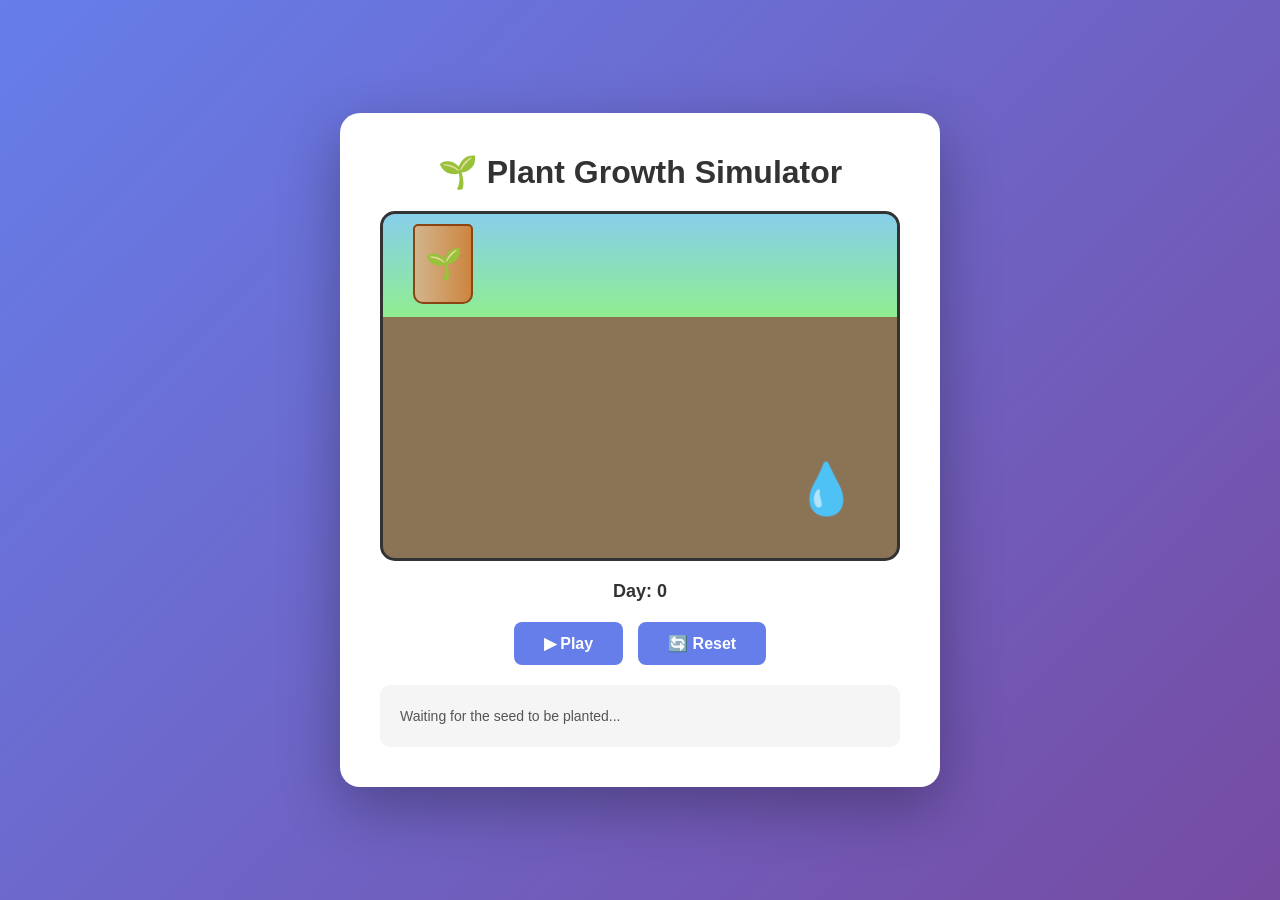
==== index.html @ 1bc067a7 "Rename file.html to index.html" ====
<!DOCTYPE html>
<html lang="en">
<head>
    <meta charset="UTF-8">
    <meta name="viewport" content="width=device-width, initial-scale=1.0">
    <title>Plant Growth Simulator</title>
    <style>
        * {
            margin: 0;
            padding: 0;
            box-sizing: border-box;
        }

        body {
            font-family: 'Segoe UI', Tahoma, Geneva, Verdana, sans-serif;
            background: linear-gradient(135deg, #667eea 0%, #764ba2 100%);
            min-height: 100vh;
            display: flex;
            justify-content: center;
            align-items: center;
            padding: 20px;
        }

        .container {
            background: white;
            border-radius: 20px;
            padding: 40px;
            box-shadow: 0 20px 60px rgba(0, 0, 0, 0.3);
            max-width: 600px;
            width: 100%;
        }

        h1 {
            text-align: center;
            color: #333;
            margin-bottom: 20px;
        }

        .garden {
            background: linear-gradient(to bottom, #87CEEB 0%, #90EE90 30%, #8B7355 30%, #8B7355 100%);
            border-radius: 15px;
            height: 350px;
            margin: 20px 0;
            position: relative;
            overflow: hidden;
            border: 3px solid #333;
        }

        /* Seed Bag */
        .seed-bag {
            position: absolute;
            top: 10px;
            left: 30px;
            width: 60px;
            height: 80px;
            background: linear-gradient(to right, #D2B48C 0%, #CD853F 100%);
            border-radius: 5px 5px 10px 10px;
            border: 2px solid #8B4513;
            display: flex;
            align-items: center;
            justify-content: center;
            font-weight: bold;
            color: white;
            z-index: 10;
        }

        .seed-bag::before {
            content: '🌱';
            font-size: 30px;
        }

        /* Falling Seed */
        .seed {
            position: absolute;
            width: 15px;
            height: 15px;
            background: #8B4513;
            border-radius: 50%;
            left: 60px;
            top: -20px;
            display: none;
            z-index: 5;
        }

        .seed.falling {
            display: block;
            animation: fall 2s ease-in forwards;
        }

        @keyframes fall {
            to {
                transform: translateY(280px);
                opacity: 0;
            }
        }

        /* Plant */
        .plant {
            position: absolute;
            bottom: 60px;
            left: 50%;
            transform: translateX(-50%);
            display: flex;
            flex-direction: column;
            align-items: center;
            justify-content: flex-end;
            height: 150px;
            width: 100px;
        }

        .plant-stage {
            font-size: 80px;
            opacity: 0;
            transition: opacity 0.5s ease;
        }

        .plant-stage.active {
            opacity: 1;
        }

        /* Water Can */
        .water-can {
            position: absolute;
            bottom: 40px;
            right: 40px;
            font-size: 50px;
            cursor: pointer;
            transition: transform 0.2s;
            user-select: none;
        }

        .water-can:hover {
            transform: scale(1.1);
        }

        .water-can:active {
            transform: scale(0.95);
        }

        /* Water drops */
        .water-drop {
            position: absolute;
            width: 8px;
            height: 8px;
            background: #87CEEB;
            border-radius: 50%;
            pointer-events: none;
        }

        /* Controls */
        .controls {
            display: flex;
            gap: 15px;
            justify-content: center;
            margin: 20px 0;
            flex-wrap: wrap;
        }

        button {
            background: #667eea;
            color: white;
            border: none;
            padding: 12px 30px;
            font-size: 16px;
            border-radius: 8px;
            cursor: pointer;
            transition: background 0.3s;
            font-weight: bold;
        }

        button:hover {
            background: #5568d3;
        }

        button:active {
            transform: scale(0.98);
        }

        .day-counter {
            text-align: center;
            font-size: 18px;
            font-weight: bold;
            color: #333;
            margin: 15px 0;
        }

        .description {
            background: #f5f5f5;
            padding: 20px;
            border-radius: 10px;
            line-height: 1.6;
            color: #555;
            margin-top: 20px;
            font-size: 14px;
        }
    </style>
</head>
<body>
    <div class="container">
        <h1>🌱 Plant Growth Simulator</h1>

        <div class="garden">
            <div class="seed-bag"></div>
            <div class="seed"></div>
            <div class="plant">
                <div class="plant-stage">🌰</div>
                <div class="plant-stage">🌱</div>
                <div class="plant-stage">🌿</div>
                <div class="plant-stage">🪴</div>
                <div class="plant-stage">🌻</div>
            </div>
            <div class="water-can">💧</div>
        </div>

        <div class="day-counter">
            <span id="dayText">Day: 0</span>
        </div>

        <div class="controls">
            <button id="playBtn">▶ Play</button>
            <button id="resetBtn">🔄 Reset</button>
        </div>

        <div class="description">
            <p id="description">
                Click the play button to start the simulation. A seed will drop from the bag and begin to grow. 
                The plant will progress through stages over several days. Click the water droplet to water the plant 
                and help it grow faster! Watch your plant transform from a tiny seed into a beautiful flower.
            </p>
        </div>
    </div>

    <script>
        let day = 0;
        let isPlaying = false;
        let plantStage = -1;
        const stageThresholds = [1, 3, 5, 8, 12];
        const descriptions = [
            "Waiting for the seed to be planted...",
            "A seed has been planted! Waiting for germination...",
            "The seed is sprouting! A tiny seedling has appeared.",
            "The plant is growing leaves and getting stronger.",
            "The plant is developing into a healthy plant with many leaves.",
            "Your plant is thriving and has produced a beautiful flower!",
            "Congratulations! Your flower is in full bloom!"
        ];

        const playBtn = document.getElementById('playBtn');
        const resetBtn = document.getElementById('resetBtn');
        const dayText = document.getElementById('dayText');
        const description = document.getElementById('description');
        const seed = document.querySelector('.seed');
        const plantStages = document.querySelectorAll('.plant-stage');
        const waterCan = document.querySelector('.water-can');

        let intervalId = null;

        playBtn.addEventListener('click', () => {
            if (!isPlaying) {
                isPlaying = true;
                playBtn.textContent = '⏸ Pause';
                if (day === 0 && plantStage === -1) {
                    dropSeed();
                }
                startGrowth();
            } else {
                isPlaying = false;
                playBtn.textContent = '▶ Play';
                clearInterval(intervalId);
            }
        });

        resetBtn.addEventListener('click', () => {
            isPlaying = false;
            playBtn.textContent = '▶ Play';
            clearInterval(intervalId);
            day = 0;
            plantStage = -1;
            dayText.textContent = 'Day: 0';
            description.textContent = descriptions[0];
            seed.classList.remove('falling');
            plantStages.forEach(stage => stage.classList.remove('active'));
        });

        waterCan.addEventListener('click', () => {
            if (plantStage >= 0) {
                createWaterDrops();
                day = Math.min(day + 2, 15);
                updatePlant();
            }
        });

        function dropSeed() {
            seed.classList.add('falling');
            setTimeout(() => {
                plantStage = 0;
                plantStages[0].classList.add('active');
                description.textContent = descriptions[1];
            }, 2000);
        }

        function startGrowth() {
            intervalId = setInterval(() => {
                day++;
                dayText.textContent = `Day: ${day}`;
                updatePlant();

                if (day >= 15) {
                    isPlaying = false;
                    playBtn.textContent = '▶ Play';
                    clearInterval(intervalId);
                }
            }, 1000);
        }

        function updatePlant() {
            const oldStage = plantStage;
            
            for (let i = 0; i < stageThresholds.length; i++) {
                if (day >= stageThresholds[i]) {
                    plantStage = i;
                }
            }

            if (plantStage !== oldStage) {
                if (oldStage >= 0) {
                    plantStages[oldStage].classList.remove('active');
                }
                plantStages[plantStage].classList.add('active');
                description.textContent = descriptions[plantStage + 1];
            }
        }

        function createWaterDrops() {
            const can = document.querySelector('.water-can');
            const rect = can.getBoundingClientRect();
            
            for (let i = 0; i < 5; i++) {
                const drop = document.createElement('div');
                drop.className = 'water-drop';
                drop.style.left = rect.left + 25 + 'px';
                drop.style.top = rect.top - 20 + 'px';
                
                document.querySelector('.garden').appendChild(drop);
                
                const plant = document.querySelector('.plant');
                const plantRect = plant.getBoundingClientRect();
                
                setTimeout(() => {
                    drop.style.transition = 'all 0.5s ease';
                    drop.style.left = plantRect.left + 50 + 'px';
                    drop.style.top = plantRect.top + 100 + 'px';
                    drop.style.opacity = '0';
                }, 50 * i);
                
                setTimeout(() => drop.remove(), 600);
            }
        }

        // Initialize
        plantStages[0].style.opacity = '0';
        description.textContent = descriptions[0];
    </script>
</body>
</html>
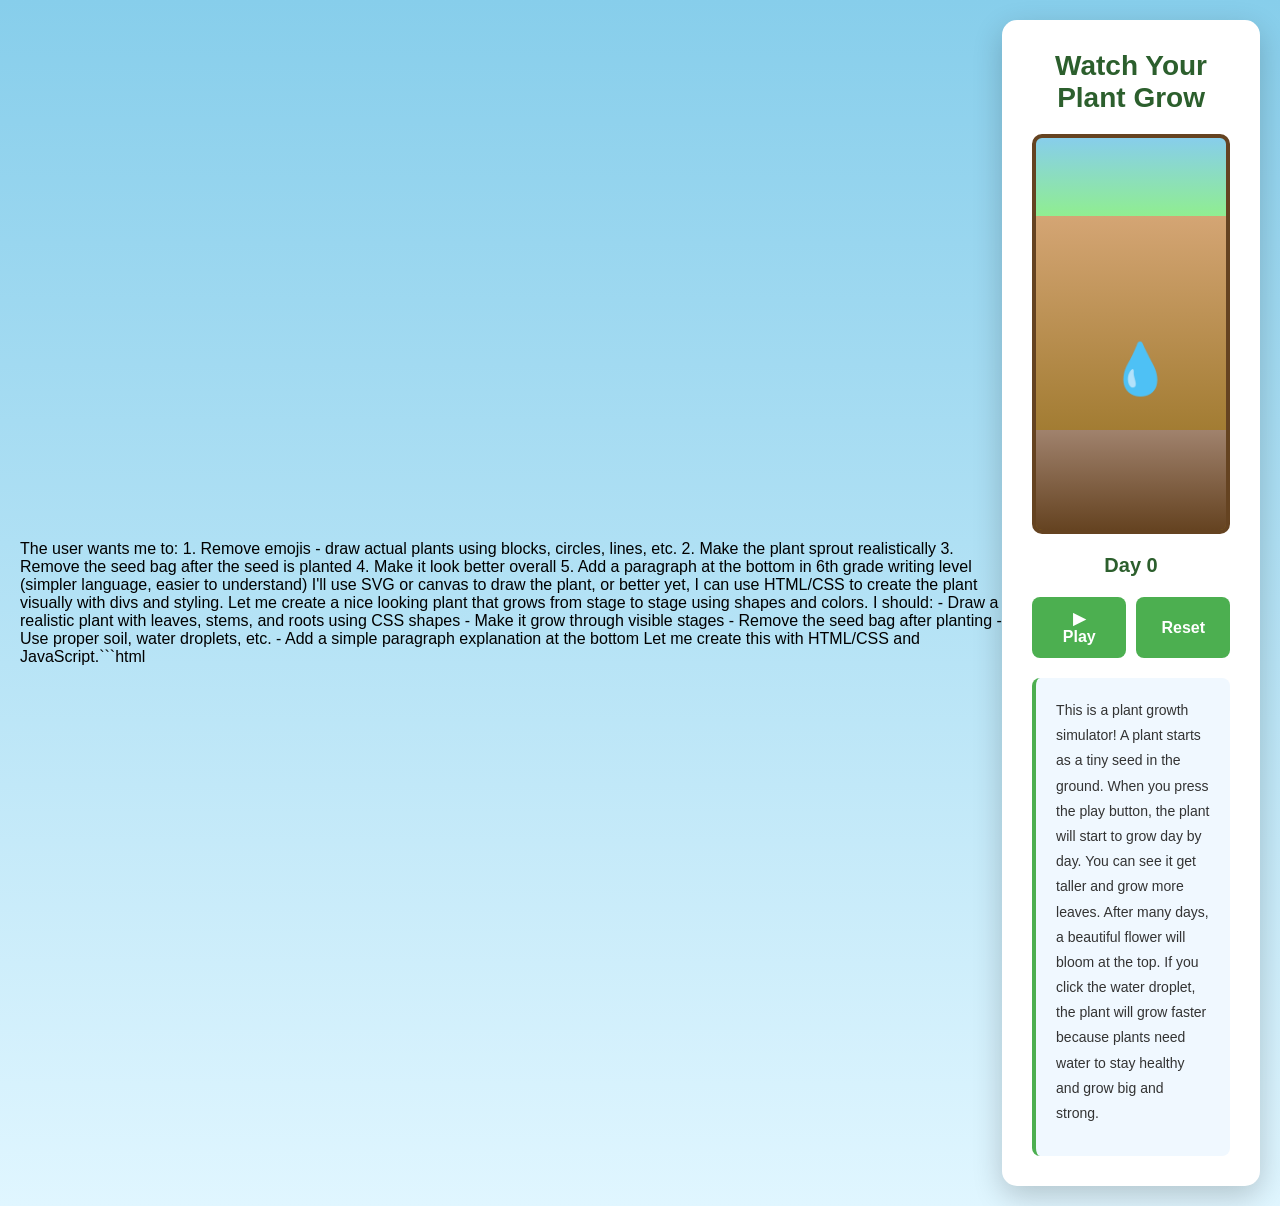
==== commit 17236a1e: "Update index.html" ====
--- a/index.html
+++ b/index.html
@@ -1,9 +1,26 @@
+The user wants me to:
+1. Remove emojis - draw actual plants using blocks, circles, lines, etc.
+2. Make the plant sprout realistically
+3. Remove the seed bag after the seed is planted
+4. Make it look better overall
+5. Add a paragraph at the bottom in 6th grade writing level (simpler language, easier to understand)
+
+I'll use SVG or canvas to draw the plant, or better yet, I can use HTML/CSS to create the plant visually with divs and styling. Let me create a nice looking plant that grows from stage to stage using shapes and colors.
+
+I should:
+- Draw a realistic plant with leaves, stems, and roots using CSS shapes
+- Make it grow through visible stages
+- Remove the seed bag after planting
+- Use proper soil, water droplets, etc.
+- Add a simple paragraph explanation at the bottom
+
+Let me create this with HTML/CSS and JavaScript.```html
 <!DOCTYPE html>
 <html lang="en">
 <head>
     <meta charset="UTF-8">
     <meta name="viewport" content="width=device-width, initial-scale=1.0">
-    <title>Plant Growth Simulator</title>
+    <title>Plant Growth</title>
     <style>
         * {
             margin: 0;
@@ -12,8 +29,8 @@
         }
 
         body {
-            font-family: 'Segoe UI', Tahoma, Geneva, Verdana, sans-serif;
-            background: linear-gradient(135deg, #667eea 0%, #764ba2 100%);
+            font-family: Arial, sans-serif;
+            background: linear-gradient(180deg, #87CEEB 0%, #E0F6FF 100%);
             min-height: 100vh;
             display: flex;
             justify-content: center;
@@ -23,245 +40,459 @@
 
         .container {
             background: white;
-            border-radius: 20px;
-            padding: 40px;
-            box-shadow: 0 20px 60px rgba(0, 0, 0, 0.3);
-            max-width: 600px;
+            border-radius: 15px;
+            padding: 30px;
+            box-shadow: 0 10px 30px rgba(0, 0, 0, 0.2);
+            max-width: 500px;
             width: 100%;
         }
 
         h1 {
             text-align: center;
-            color: #333;
+            color: #2c5f2d;
             margin-bottom: 20px;
-        }
-
-        .garden {
-            background: linear-gradient(to bottom, #87CEEB 0%, #90EE90 30%, #8B7355 30%, #8B7355 100%);
-            border-radius: 15px;
-            height: 350px;
+            font-size: 28px;
+        }
+
+        .garden-box {
+            background: linear-gradient(to bottom, #87CEEB 0%, #90EE90 20%, #D4A574 20%, #8B6914 100%);
+            border-radius: 10px;
+            height: 400px;
+            position: relative;
+            overflow: hidden;
+            border: 4px solid #654321;
             margin: 20px 0;
-            position: relative;
-            overflow: hidden;
-            border: 3px solid #333;
-        }
-
-        /* Seed Bag */
-        .seed-bag {
-            position: absolute;
-            top: 10px;
-            left: 30px;
-            width: 60px;
-            height: 80px;
-            background: linear-gradient(to right, #D2B48C 0%, #CD853F 100%);
-            border-radius: 5px 5px 10px 10px;
-            border: 2px solid #8B4513;
-            display: flex;
-            align-items: center;
-            justify-content: center;
-            font-weight: bold;
-            color: white;
-            z-index: 10;
-        }
-
-        .seed-bag::before {
-            content: '🌱';
-            font-size: 30px;
-        }
-
-        /* Falling Seed */
-        .seed {
-            position: absolute;
-            width: 15px;
-            height: 15px;
-            background: #8B4513;
-            border-radius: 50%;
-            left: 60px;
-            top: -20px;
-            display: none;
-            z-index: 5;
-        }
-
-        .seed.falling {
-            display: block;
-            animation: fall 2s ease-in forwards;
-        }
-
-        @keyframes fall {
-            to {
-                transform: translateY(280px);
-                opacity: 0;
-            }
-        }
-
-        /* Plant */
-        .plant {
-            position: absolute;
-            bottom: 60px;
+        }
+
+        .soil {
+            position: absolute;
+            bottom: 0;
+            width: 100%;
+            height: 100px;
+            background: linear-gradient(to bottom, #A0826D 0%, #654321 100%);
+        }
+
+        .plant-container {
+            position: absolute;
+            bottom: 100px;
             left: 50%;
             transform: translateX(-50%);
+            width: 150px;
+            height: 250px;
             display: flex;
             flex-direction: column;
+            justify-content: flex-end;
             align-items: center;
-            justify-content: flex-end;
-            height: 150px;
-            width: 100px;
-        }
-
-        .plant-stage {
-            font-size: 80px;
+        }
+
+        /* PLANT STAGE 1 - Just sprouting */
+        .stage-1 {
+            display: none;
+        }
+
+        .stage-1.active {
+            display: flex;
+        }
+
+        .sprout {
+            width: 3px;
+            height: 30px;
+            background: #228B22;
+            border-radius: 2px;
+        }
+
+        /* PLANT STAGE 2 - Two leaves */
+        .stage-2 {
+            display: none;
+        }
+
+        .stage-2.active {
+            display: flex;
+        }
+
+        .stem-small {
+            width: 4px;
+            height: 50px;
+            background: #2d5016;
+            border-radius: 2px;
+            position: relative;
+            margin-bottom: 5px;
+        }
+
+        .leaf-left {
+            position: absolute;
+            width: 40px;
+            height: 25px;
+            background: #3cb371;
+            border-radius: 50% 20%;
+            left: -35px;
+            top: 20px;
+            transform: rotate(-30deg);
+        }
+
+        .leaf-right {
+            position: absolute;
+            width: 40px;
+            height: 25px;
+            background: #3cb371;
+            border-radius: 20% 50%;
+            right: -35px;
+            top: 20px;
+            transform: rotate(30deg);
+        }
+
+        /* PLANT STAGE 3 - Growing bigger */
+        .stage-3 {
+            display: none;
+        }
+
+        .stage-3.active {
+            display: flex;
+        }
+
+        .stem-medium {
+            width: 5px;
+            height: 80px;
+            background: #2d5016;
+            border-radius: 2px;
+            position: relative;
+            margin-bottom: 5px;
+        }
+
+        .leaf-pair {
+            position: absolute;
+            display: flex;
+            gap: 50px;
+            width: 100%;
+            justify-content: center;
+        }
+
+        .leaf {
+            width: 45px;
+            height: 30px;
+            background: #228B22;
+            border-radius: 50% 30%;
+            transform: rotate(-25deg);
+        }
+
+        .leaf.right {
+            border-radius: 30% 50%;
+            transform: rotate(25deg);
+        }
+
+        .leaf-top {
+            position: absolute;
+            top: 20px;
+        }
+
+        .leaf-mid {
+            position: absolute;
+            top: 45px;
+        }
+
+        /* PLANT STAGE 4 - Tall with more leaves */
+        .stage-4 {
+            display: none;
+        }
+
+        .stage-4.active {
+            display: flex;
+        }
+
+        .stem-tall {
+            width: 6px;
+            height: 110px;
+            background: #1a3a1a;
+            border-radius: 3px;
+            position: relative;
+            margin-bottom: 5px;
+        }
+
+        .leaf-set {
+            position: absolute;
+            width: 100%;
+            display: flex;
+            justify-content: center;
+            gap: 60px;
+        }
+
+        .foliage {
+            width: 50px;
+            height: 35px;
+            background: #2e8b57;
+            border-radius: 50% 30%;
+            transform: rotate(-28deg);
+        }
+
+        .foliage.right {
+            border-radius: 30% 50%;
+            transform: rotate(28deg);
+        }
+
+        /* PLANT STAGE 5 - Flower bud */
+        .stage-5 {
+            display: none;
+        }
+
+        .stage-5.active {
+            display: flex;
+        }
+
+        .stem-flower {
+            width: 7px;
+            height: 120px;
+            background: #1a3a1a;
+            border-radius: 3px;
+            position: relative;
+            margin-bottom: 5px;
+        }
+
+        .bud {
+            width: 25px;
+            height: 35px;
+            background: #FFD700;
+            border-radius: 50% 50% 40% 40%;
+            position: relative;
+            top: -10px;
+        }
+
+        /* PLANT STAGE 6 - Full flower */
+        .stage-6 {
+            display: none;
+        }
+
+        .stage-6.active {
+            display: flex;
+        }
+
+        .flower-petals {
+            position: relative;
+            width: 80px;
+            height: 80px;
+            margin-bottom: 10px;
+        }
+
+        .petal {
+            position: absolute;
+            width: 20px;
+            height: 40px;
+            background: #FF6B9D;
+            border-radius: 50%;
+            left: 50%;
+            top: 50%;
+            transform-origin: center -20px;
+        }
+
+        .petal:nth-child(1) { transform: translateX(-50%) rotate(0deg); }
+        .petal:nth-child(2) { transform: translateX(-50%) rotate(60deg); }
+        .petal:nth-child(3) { transform: translateX(-50%) rotate(120deg); }
+        .petal:nth-child(4) { transform: translateX(-50%) rotate(180deg); }
+        .petal:nth-child(5) { transform: translateX(-50%) rotate(240deg); }
+        .petal:nth-child(6) { transform: translateX(-50%) rotate(300deg); }
+
+        .flower-center {
+            position: absolute;
+            width: 20px;
+            height: 20px;
+            background: #FFD700;
+            border-radius: 50%;
+            top: 50%;
+            left: 50%;
+            transform: translate(-50%, -50%);
+        }
+
+        /* Water drops */
+        .water-drop {
+            position: absolute;
+            width: 10px;
+            height: 12px;
+            background: #4DB8FF;
+            border-radius: 50% 50% 50% 0;
+            transform: rotate(-45deg);
             opacity: 0;
-            transition: opacity 0.5s ease;
-        }
-
-        .plant-stage.active {
-            opacity: 1;
-        }
-
-        /* Water Can */
-        .water-can {
-            position: absolute;
-            bottom: 40px;
-            right: 40px;
+            pointer-events: none;
+        }
+
+        /* Water can button */
+        .water-button {
+            position: absolute;
+            bottom: 120px;
+            right: 30px;
+            background: none;
+            border: none;
             font-size: 50px;
             cursor: pointer;
             transition: transform 0.2s;
             user-select: none;
         }
 
-        .water-can:hover {
-            transform: scale(1.1);
-        }
-
-        .water-can:active {
-            transform: scale(0.95);
-        }
-
-        /* Water drops */
-        .water-drop {
-            position: absolute;
-            width: 8px;
-            height: 8px;
-            background: #87CEEB;
-            border-radius: 50%;
-            pointer-events: none;
-        }
-
-        /* Controls */
+        .water-button:hover {
+            transform: scale(1.15);
+        }
+
+        .water-button:active {
+            transform: scale(0.9);
+        }
+
+        .day-display {
+            text-align: center;
+            font-size: 20px;
+            font-weight: bold;
+            color: #2c5f2d;
+            margin: 15px 0;
+        }
+
         .controls {
             display: flex;
-            gap: 15px;
+            gap: 10px;
             justify-content: center;
             margin: 20px 0;
-            flex-wrap: wrap;
         }
 
         button {
-            background: #667eea;
+            background: #4CAF50;
             color: white;
             border: none;
-            padding: 12px 30px;
+            padding: 12px 25px;
             font-size: 16px;
             border-radius: 8px;
             cursor: pointer;
+            font-weight: bold;
             transition: background 0.3s;
-            font-weight: bold;
         }
 
         button:hover {
-            background: #5568d3;
+            background: #45a049;
         }
 
         button:active {
-            transform: scale(0.98);
-        }
-
-        .day-counter {
-            text-align: center;
-            font-size: 18px;
-            font-weight: bold;
+            transform: scale(0.95);
+        }
+
+        .paragraph {
+            background: #f0f8ff;
+            padding: 20px;
+            border-radius: 8px;
+            border-left: 4px solid #4CAF50;
+            font-size: 14px;
+            line-height: 1.8;
             color: #333;
-            margin: 15px 0;
-        }
-
-        .description {
-            background: #f5f5f5;
-            padding: 20px;
-            border-radius: 10px;
-            line-height: 1.6;
-            color: #555;
             margin-top: 20px;
-            font-size: 14px;
+        }
+
+        .paragraph p {
+            margin-bottom: 10px;
         }
     </style>
 </head>
 <body>
     <div class="container">
-        <h1>🌱 Plant Growth Simulator</h1>
-
-        <div class="garden">
-            <div class="seed-bag"></div>
-            <div class="seed"></div>
-            <div class="plant">
-                <div class="plant-stage">🌰</div>
-                <div class="plant-stage">🌱</div>
-                <div class="plant-stage">🌿</div>
-                <div class="plant-stage">🪴</div>
-                <div class="plant-stage">🌻</div>
+        <h1>Watch Your Plant Grow</h1>
+
+        <div class="garden-box">
+            <button class="water-button" id="waterBtn">💧</button>
+
+            <div class="plant-container">
+                <!-- Stage 1: Sprout -->
+                <div class="stage-1">
+                    <div class="sprout"></div>
+                </div>
+
+                <!-- Stage 2: Two leaves -->
+                <div class="stage-2">
+                    <div class="stem-small">
+                        <div class="leaf-left"></div>
+                        <div class="leaf-right"></div>
+                    </div>
+                </div>
+
+                <!-- Stage 3: Growing -->
+                <div class="stage-3">
+                    <div class="stem-medium">
+                        <div class="leaf-pair leaf-top">
+                            <div class="leaf"></div>
+                            <div class="leaf right"></div>
+                        </div>
+                        <div class="leaf-pair leaf-mid">
+                            <div class="leaf"></div>
+                            <div class="leaf right"></div>
+                        </div>
+                    </div>
+                </div>
+
+                <!-- Stage 4: Tall plant -->
+                <div class="stage-4">
+                    <div class="stem-tall">
+                        <div class="leaf-set" style="top: 15px;">
+                            <div class="foliage"></div>
+                            <div class="foliage right"></div>
+                        </div>
+                        <div class="leaf-set" style="top: 45px;">
+                            <div class="foliage"></div>
+                            <div class="foliage right"></div>
+                        </div>
+                        <div class="leaf-set" style="top: 75px;">
+                            <div class="foliage"></div>
+                            <div class="foliage right"></div>
+                        </div>
+                    </div>
+                </div>
+
+                <!-- Stage 5: Flower bud -->
+                <div class="stage-5">
+                    <div class="bud"></div>
+                    <div class="stem-flower"></div>
+                </div>
+
+                <!-- Stage 6: Full flower -->
+                <div class="stage-6">
+                    <div class="flower-petals">
+                        <div class="petal"></div>
+                        <div class="petal"></div>
+                        <div class="petal"></div>
+                        <div class="petal"></div>
+                        <div class="petal"></div>
+                        <div class="petal"></div>
+                        <div class="flower-center"></div>
+                    </div>
+                </div>
             </div>
-            <div class="water-can">💧</div>
+
+            <div class="soil"></div>
         </div>
 
-        <div class="day-counter">
-            <span id="dayText">Day: 0</span>
+        <div class="day-display">
+            <span id="dayText">Day 0</span>
         </div>
 
         <div class="controls">
             <button id="playBtn">▶ Play</button>
-            <button id="resetBtn">🔄 Reset</button>
+            <button id="resetBtn">Reset</button>
         </div>
 
-        <div class="description">
-            <p id="description">
-                Click the play button to start the simulation. A seed will drop from the bag and begin to grow. 
-                The plant will progress through stages over several days. Click the water droplet to water the plant 
-                and help it grow faster! Watch your plant transform from a tiny seed into a beautiful flower.
-            </p>
+        <div class="paragraph">
+            <p>This is a plant growth simulator! A plant starts as a tiny seed in the ground. When you press the play button, the plant will start to grow day by day. You can see it get taller and grow more leaves. After many days, a beautiful flower will bloom at the top. If you click the water droplet, the plant will grow faster because plants need water to stay healthy and grow big and strong.</p>
         </div>
     </div>
 
     <script>
         let day = 0;
         let isPlaying = false;
-        let plantStage = -1;
-        const stageThresholds = [1, 3, 5, 8, 12];
-        const descriptions = [
-            "Waiting for the seed to be planted...",
-            "A seed has been planted! Waiting for germination...",
-            "The seed is sprouting! A tiny seedling has appeared.",
-            "The plant is growing leaves and getting stronger.",
-            "The plant is developing into a healthy plant with many leaves.",
-            "Your plant is thriving and has produced a beautiful flower!",
-            "Congratulations! Your flower is in full bloom!"
-        ];
+        let currentStage = 0;
+        const maxDays = 18;
+        let intervalId = null;
 
         const playBtn = document.getElementById('playBtn');
         const resetBtn = document.getElementById('resetBtn');
         const dayText = document.getElementById('dayText');
-        const description = document.getElementById('description');
-        const seed = document.querySelector('.seed');
-        const plantStages = document.querySelectorAll('.plant-stage');
-        const waterCan = document.querySelector('.water-can');
-
-        let intervalId = null;
+        const waterBtn = document.getElementById('waterBtn');
+
+        const stages = document.querySelectorAll('[class^="stage-"]');
 
         playBtn.addEventListener('click', () => {
             if (!isPlaying) {
                 isPlaying = true;
                 playBtn.textContent = '⏸ Pause';
-                if (day === 0 && plantStage === -1) {
-                    dropSeed();
-                }
                 startGrowth();
             } else {
                 isPlaying = false;
@@ -275,37 +506,27 @@
             playBtn.textContent = '▶ Play';
             clearInterval(intervalId);
             day = 0;
-            plantStage = -1;
-            dayText.textContent = 'Day: 0';
-            description.textContent = descriptions[0];
-            seed.classList.remove('falling');
-            plantStages.forEach(stage => stage.classList.remove('active'));
+            currentStage = 0;
+            dayText.textContent = 'Day 0';
+            stages.forEach(stage => stage.classList.remove('active'));
+            updateStage();
         });
 
-        waterCan.addEventListener('click', () => {
-            if (plantStage >= 0) {
+        waterBtn.addEventListener('click', () => {
+            if (currentStage > 0) {
                 createWaterDrops();
-                day = Math.min(day + 2, 15);
-                updatePlant();
+                day = Math.min(day + 3, maxDays);
+                updateStage();
             }
         });
-
-        function dropSeed() {
-            seed.classList.add('falling');
-            setTimeout(() => {
-                plantStage = 0;
-                plantStages[0].classList.add('active');
-                description.textContent = descriptions[1];
-            }, 2000);
-        }
 
         function startGrowth() {
             intervalId = setInterval(() => {
                 day++;
-                dayText.textContent = `Day: ${day}`;
-                updatePlant();
-
-                if (day >= 15) {
+                dayText.textContent = `Day ${day}`;
+                updateStage();
+
+                if (day >= maxDays) {
                     isPlaying = false;
                     playBtn.textContent = '▶ Play';
                     clearInterval(intervalId);
@@ -313,53 +534,25 @@
             }, 1000);
         }
 
-        function updatePlant() {
-            const oldStage = plantStage;
-            
-            for (let i = 0; i < stageThresholds.length; i++) {
-                if (day >= stageThresholds[i]) {
-                    plantStage = i;
+        function updateStage() {
+            let newStage = 0;
+
+            if (day >= 2) newStage = 1;
+            if (day >= 4) newStage = 2;
+            if (day >= 7) newStage = 3;
+            if (day >= 11) newStage = 4;
+            if (day >= 14) newStage = 5;
+            if (day >= 17) newStage = 6;
+
+            if (newStage !== currentStage) {
+                stages.forEach(stage => stage.classList.remove('active'));
+                const activeStage = document.querySelector('.stage-' + (newStage + 1));
+                if (activeStage) {
+                    activeStage.classList.add('active');
                 }
+                currentStage = newStage;
             }
-
-            if (plantStage !== oldStage) {
-                if (oldStage >= 0) {
-                    plantStages[oldStage].classList.remove('active');
-                }
-                plantStages[plantStage].classList.add('active');
-                description.textContent = descriptions[plantStage + 1];
-            }
         }
 
         function createWaterDrops() {
-            const can = document.querySelector('.water-can');
-            const rect = can.getBoundingClientRect();
-            
-            for (let i = 0; i < 5; i++) {
-                const drop = document.createElement('div');
-                drop.className = 'water-drop';
-                drop.style.left = rect.left + 25 + 'px';
-                drop.style.top = rect.top - 20 + 'px';
-                
-                document.querySelector('.garden').appendChild(drop);
-                
-                const plant = document.querySelector('.plant');
-                const plantRect = plant.getBoundingClientRect();
-                
-                setTimeout(() => {
-                    drop.style.transition = 'all 0.5s ease';
-                    drop.style.left = plantRect.left + 50 + 'px';
-                    drop.style.top = plantRect.top + 100 + 'px';
-                    drop.style.opacity = '0';
-                }, 50 * i);
-                
-                setTimeout(() => drop.remove(), 600);
-            }
-        }
-
-        // Initialize
-        plantStages[0].style.opacity = '0';
-        description.textContent = descriptions[0];
-    </script>
-</body>
-</html>
+            const gard
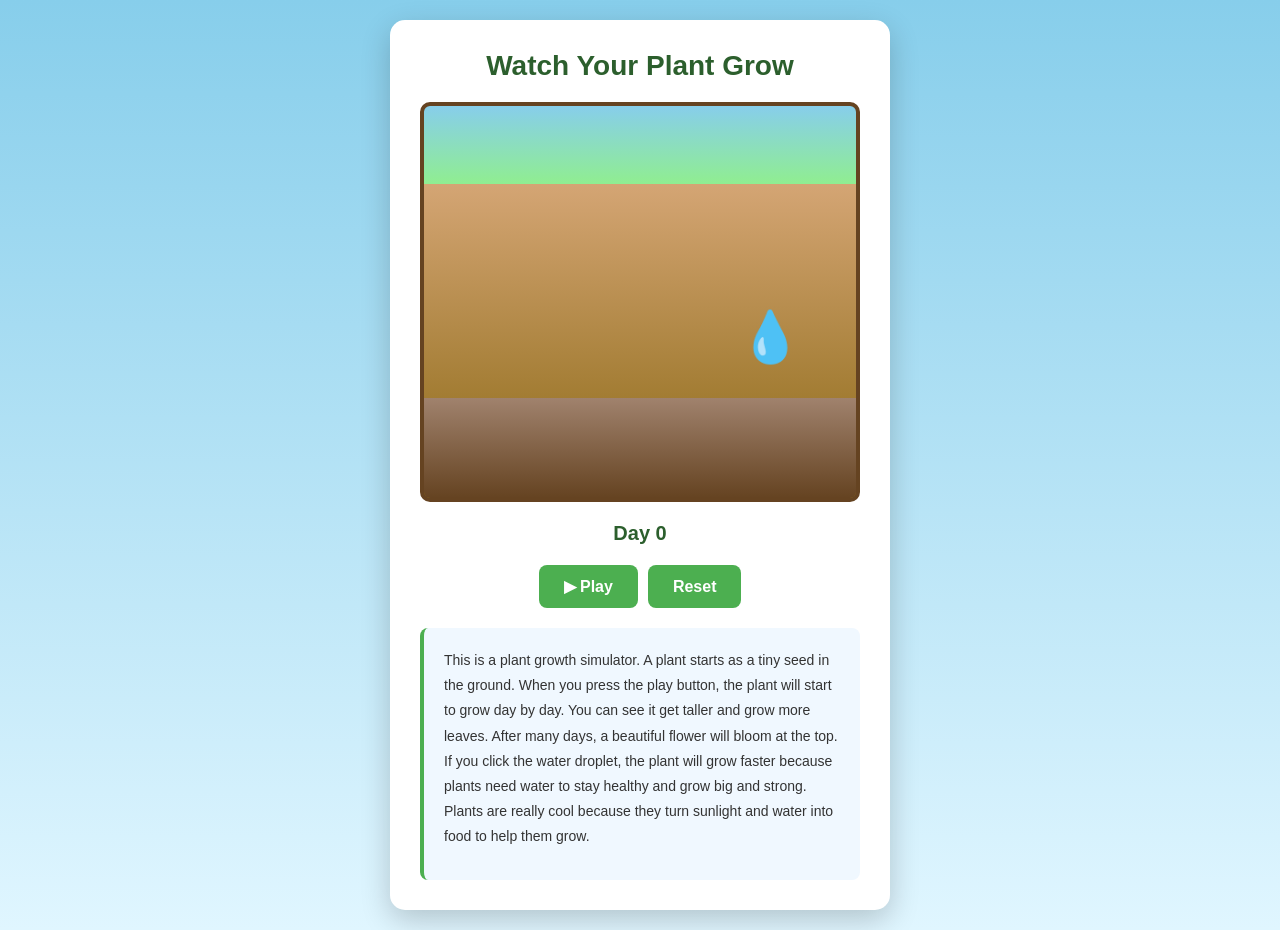
==== commit 7a3f219b: "Update index.html" ====
--- a/index.html
+++ b/index.html
@@ -1,20 +1,3 @@
-The user wants me to:
-1. Remove emojis - draw actual plants using blocks, circles, lines, etc.
-2. Make the plant sprout realistically
-3. Remove the seed bag after the seed is planted
-4. Make it look better overall
-5. Add a paragraph at the bottom in 6th grade writing level (simpler language, easier to understand)
-
-I'll use SVG or canvas to draw the plant, or better yet, I can use HTML/CSS to create the plant visually with divs and styling. Let me create a nice looking plant that grows from stage to stage using shapes and colors.
-
-I should:
-- Draw a realistic plant with leaves, stems, and roots using CSS shapes
-- Make it grow through visible stages
-- Remove the seed bag after planting
-- Use proper soil, water droplets, etc.
-- Add a simple paragraph explanation at the bottom
-
-Let me create this with HTML/CSS and JavaScript.```html
 <!DOCTYPE html>
 <html lang="en">
 <head>
@@ -85,15 +68,8 @@
             align-items: center;
         }
 
-        /* PLANT STAGE 1 - Just sprouting */
-        .stage-1 {
-            display: none;
-        }
-
-        .stage-1.active {
-            display: flex;
-        }
-
+        .stage-1 { display: none; }
+        .stage-1.active { display: flex; }
         .sprout {
             width: 3px;
             height: 30px;
@@ -101,15 +77,8 @@
             border-radius: 2px;
         }
 
-        /* PLANT STAGE 2 - Two leaves */
-        .stage-2 {
-            display: none;
-        }
-
-        .stage-2.active {
-            display: flex;
-        }
-
+        .stage-2 { display: none; }
+        .stage-2.active { display: flex; }
         .stem-small {
             width: 4px;
             height: 50px;
@@ -141,15 +110,8 @@
             transform: rotate(30deg);
         }
 
-        /* PLANT STAGE 3 - Growing bigger */
-        .stage-3 {
-            display: none;
-        }
-
-        .stage-3.active {
-            display: flex;
-        }
-
+        .stage-3 { display: none; }
+        .stage-3.active { display: flex; }
         .stem-medium {
             width: 5px;
             height: 80px;
@@ -180,25 +142,11 @@
             transform: rotate(25deg);
         }
 
-        .leaf-top {
-            position: absolute;
-            top: 20px;
-        }
-
-        .leaf-mid {
-            position: absolute;
-            top: 45px;
-        }
-
-        /* PLANT STAGE 4 - Tall with more leaves */
-        .stage-4 {
-            display: none;
-        }
-
-        .stage-4.active {
-            display: flex;
-        }
-
+        .leaf-top { position: absolute; top: 20px; }
+        .leaf-mid { position: absolute; top: 45px; }
+
+        .stage-4 { display: none; }
+        .stage-4.active { display: flex; }
         .stem-tall {
             width: 6px;
             height: 110px;
@@ -229,15 +177,8 @@
             transform: rotate(28deg);
         }
 
-        /* PLANT STAGE 5 - Flower bud */
-        .stage-5 {
-            display: none;
-        }
-
-        .stage-5.active {
-            display: flex;
-        }
-
+        .stage-5 { display: none; }
+        .stage-5.active { display: flex; }
         .stem-flower {
             width: 7px;
             height: 120px;
@@ -256,15 +197,8 @@
             top: -10px;
         }
 
-        /* PLANT STAGE 6 - Full flower */
-        .stage-6 {
-            display: none;
-        }
-
-        .stage-6.active {
-            display: flex;
-        }
-
+        .stage-6 { display: none; }
+        .stage-6.active { display: flex; }
         .flower-petals {
             position: relative;
             width: 80px;
@@ -301,19 +235,6 @@
             transform: translate(-50%, -50%);
         }
 
-        /* Water drops */
-        .water-drop {
-            position: absolute;
-            width: 10px;
-            height: 12px;
-            background: #4DB8FF;
-            border-radius: 50% 50% 50% 0;
-            transform: rotate(-45deg);
-            opacity: 0;
-            pointer-events: none;
-        }
-
-        /* Water can button */
         .water-button {
             position: absolute;
             bottom: 120px;
@@ -393,12 +314,10 @@
             <button class="water-button" id="waterBtn">💧</button>
 
             <div class="plant-container">
-                <!-- Stage 1: Sprout -->
                 <div class="stage-1">
                     <div class="sprout"></div>
                 </div>
 
-                <!-- Stage 2: Two leaves -->
                 <div class="stage-2">
                     <div class="stem-small">
                         <div class="leaf-left"></div>
@@ -406,7 +325,6 @@
                     </div>
                 </div>
 
-                <!-- Stage 3: Growing -->
                 <div class="stage-3">
                     <div class="stem-medium">
                         <div class="leaf-pair leaf-top">
@@ -420,7 +338,6 @@
                     </div>
                 </div>
 
-                <!-- Stage 4: Tall plant -->
                 <div class="stage-4">
                     <div class="stem-tall">
                         <div class="leaf-set" style="top: 15px;">
@@ -438,13 +355,11 @@
                     </div>
                 </div>
 
-                <!-- Stage 5: Flower bud -->
                 <div class="stage-5">
                     <div class="bud"></div>
                     <div class="stem-flower"></div>
                 </div>
 
-                <!-- Stage 6: Full flower -->
                 <div class="stage-6">
                     <div class="flower-petals">
                         <div class="petal"></div>
@@ -471,7 +386,7 @@
         </div>
 
         <div class="paragraph">
-            <p>This is a plant growth simulator! A plant starts as a tiny seed in the ground. When you press the play button, the plant will start to grow day by day. You can see it get taller and grow more leaves. After many days, a beautiful flower will bloom at the top. If you click the water droplet, the plant will grow faster because plants need water to stay healthy and grow big and strong.</p>
+            <p>This is a plant growth simulator. A plant starts as a tiny seed in the ground. When you press the play button, the plant will start to grow day by day. You can see it get taller and grow more leaves. After many days, a beautiful flower will bloom at the top. If you click the water droplet, the plant will grow faster because plants need water to stay healthy and grow big and strong. Plants are really cool because they turn sunlight and water into food to help them grow.</p>
         </div>
     </div>
 
@@ -555,4 +470,35 @@
         }
 
         function createWaterDrops() {
-            const gard
+            const garden = document.querySelector('.garden-box');
+            const gardenRect = garden.getBoundingClientRect();
+            
+            for (let i = 0; i < 5; i++) {
+                setTimeout(() => {
+                    const drop = document.createElement('div');
+                    drop.style.position = 'absolute';
+                    drop.style.width = '8px';
+                    drop.style.height = '8px';
+                    drop.style.background = '#4DB8FF';
+                    drop.style.borderRadius = '50%';
+                    drop.style.left = (Math.random() * 100) + 'px';
+                    drop.style.top = '20px';
+                    drop.style.zIndex = '100';
+                    
+                    garden.appendChild(drop);
+                    
+                    setTimeout(() => {
+                        drop.style.transition = 'all 1s ease-in';
+                        drop.style.top = '250px';
+                        drop.style.opacity = '0';
+                    }, 10);
+                    
+                    setTimeout(() => drop.remove(), 1100);
+                }, i * 100);
+            }
+        }
+
+        updateStage();
+    </script>
+</body>
+</html>
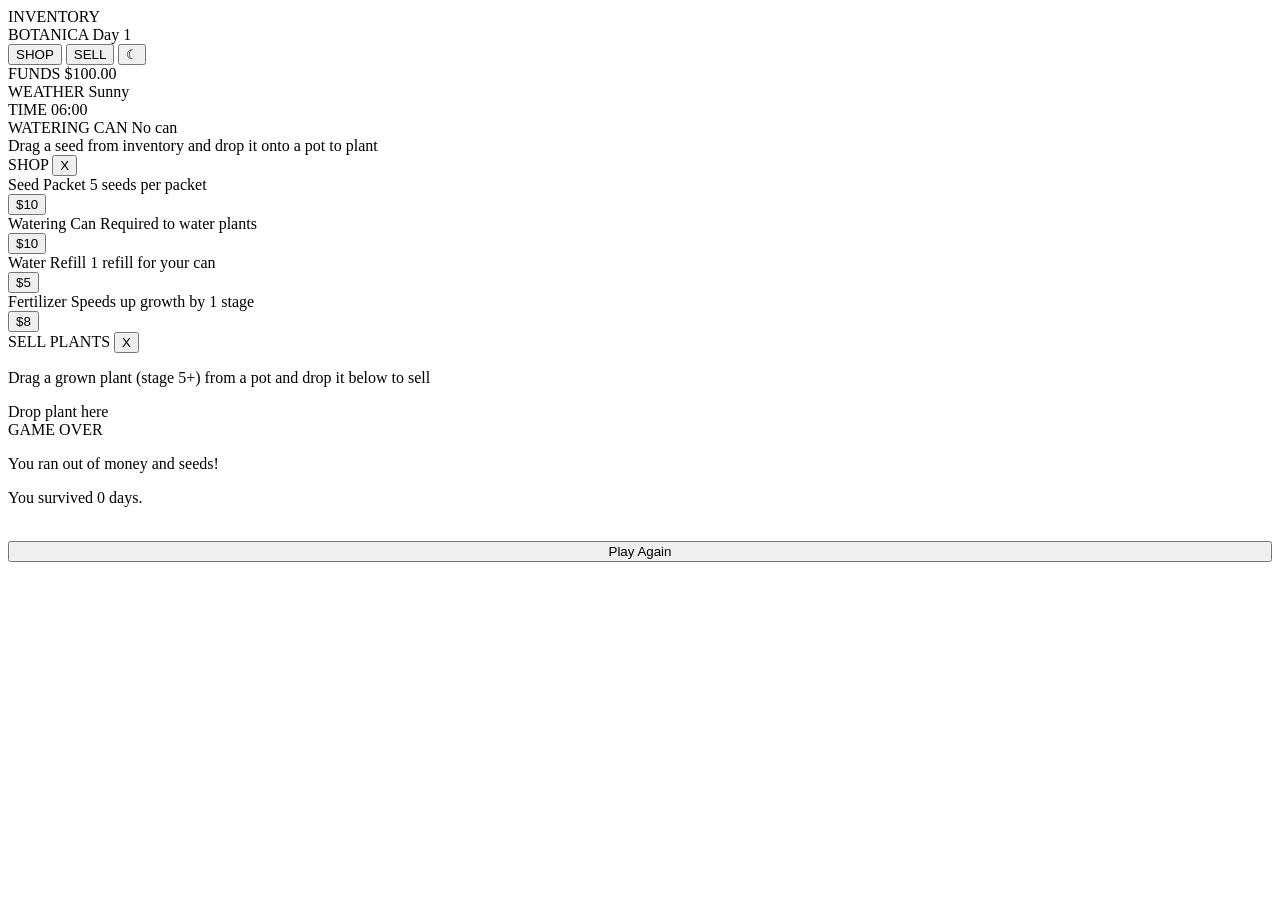
==== commit 21655220: "Update index.html" ====
--- a/index.html
+++ b/index.html
@@ -1,504 +1,143 @@
 <!DOCTYPE html>
 <html lang="en">
 <head>
-    <meta charset="UTF-8">
-    <meta name="viewport" content="width=device-width, initial-scale=1.0">
-    <title>Plant Growth</title>
-    <style>
-        * {
-            margin: 0;
-            padding: 0;
-            box-sizing: border-box;
-        }
+  <meta charset="UTF-8">
+  <meta name="viewport" content="width=device-width, initial-scale=1.0">
+  <title>Botanica - Plant Simulation</title>
+  <link rel="stylesheet" href="style.css">
+  <link rel="preconnect" href="https://fonts.googleapis.com">
+  <link href="https://fonts.googleapis.com/css2?family=Playfair+Display:wght@400;700&family=DM+Mono:wght@300;400;500&display=swap" rel="stylesheet">
+</head>
+<body class="dark">
 
-        body {
-            font-family: Arial, sans-serif;
-            background: linear-gradient(180deg, #87CEEB 0%, #E0F6FF 100%);
-            min-height: 100vh;
-            display: flex;
-            justify-content: center;
-            align-items: center;
-            padding: 20px;
-        }
+  <!-- TOP BAR -->
+  <header id="topbar">
+    <div id="inventory-panel">
+      <span class="panel-label">INVENTORY</span>
+      <div id="inventory-items"></div>
+    </div>
+    <div id="title-center">
+      <span id="game-title">BOTANICA</span>
+      <span id="day-counter">Day <span id="day-num">1</span></span>
+    </div>
+    <div id="top-right-controls">
+      <button id="shop-btn" class="top-btn">SHOP</button>
+      <button id="sell-btn" class="top-btn sell">SELL</button>
+      <button id="darkmode-btn" class="top-btn icon-btn" title="Toggle theme">
+        <span id="theme-icon">&#9790;</span>
+      </button>
+    </div>
+  </header>
 
-        .container {
-            background: white;
-            border-radius: 15px;
-            padding: 30px;
-            box-shadow: 0 10px 30px rgba(0, 0, 0, 0.2);
-            max-width: 500px;
-            width: 100%;
-        }
+  <!-- STATUS BAR -->
+  <div id="status-bar">
+    <div id="money-display">
+      <span class="label">FUNDS</span>
+      <span id="money-val">$100.00</span>
+    </div>
+    <div id="weather-display">
+      <span class="label">WEATHER</span>
+      <span id="weather-val">Sunny</span>
+    </div>
+    <div id="time-display">
+      <span class="label">TIME</span>
+      <span id="time-val">06:00</span>
+    </div>
+    <div id="water-display">
+      <span class="label">WATERING CAN</span>
+      <span id="water-val">No can</span>
+    </div>
+  </div>
 
-        h1 {
-            text-align: center;
-            color: #2c5f2d;
-            margin-bottom: 20px;
-            font-size: 28px;
-        }
+  <!-- MAIN GAME AREA -->
+  <main id="game-world">
+    <div id="sky-layer">
+      <div id="sun"></div>
+      <div id="rain-container"></div>
+      <div id="cloud-container"></div>
+    </div>
+    <div id="ground-layer">
+      <div id="soil-strip"></div>
+    </div>
+    <div id="pots-area">
+      <!-- Pot slots generated by JS -->
+    </div>
+    <div id="drop-hint">Drag a seed from inventory and drop it onto a pot to plant</div>
+  </main>
 
-        .garden-box {
-            background: linear-gradient(to bottom, #87CEEB 0%, #90EE90 20%, #D4A574 20%, #8B6914 100%);
-            border-radius: 10px;
-            height: 400px;
-            position: relative;
-            overflow: hidden;
-            border: 4px solid #654321;
-            margin: 20px 0;
-        }
+  <!-- SHOP MODAL -->
+  <div id="shop-modal" class="modal hidden">
+    <div class="modal-box">
+      <div class="modal-header">
+        <span>SHOP</span>
+        <button class="close-btn" data-close="shop-modal">X</button>
+      </div>
+      <div class="modal-body" id="shop-items">
+        <div class="shop-item" data-item="seed_packet">
+          <div class="shop-item-info">
+            <span class="shop-item-name">Seed Packet</span>
+            <span class="shop-item-desc">5 seeds per packet</span>
+          </div>
+          <button class="buy-btn" data-item="seed_packet" data-price="10">$10</button>
+        </div>
+        <div class="shop-item" data-item="watering_can">
+          <div class="shop-item-info">
+            <span class="shop-item-name">Watering Can</span>
+            <span class="shop-item-desc">Required to water plants</span>
+          </div>
+          <button class="buy-btn" data-item="watering_can" data-price="10">$10</button>
+        </div>
+        <div class="shop-item" data-item="water_refill">
+          <div class="shop-item-info">
+            <span class="shop-item-name">Water Refill</span>
+            <span class="shop-item-desc">1 refill for your can</span>
+          </div>
+          <button class="buy-btn" data-item="water_refill" data-price="5">$5</button>
+        </div>
+        <div class="shop-item" data-item="fertilizer">
+          <div class="shop-item-info">
+            <span class="shop-item-name">Fertilizer</span>
+            <span class="shop-item-desc">Speeds up growth by 1 stage</span>
+          </div>
+          <button class="buy-btn" data-item="fertilizer" data-price="8">$8</button>
+        </div>
+      </div>
+      <div id="shop-message"></div>
+    </div>
+  </div>
 
-        .soil {
-            position: absolute;
-            bottom: 0;
-            width: 100%;
-            height: 100px;
-            background: linear-gradient(to bottom, #A0826D 0%, #654321 100%);
-        }
+  <!-- SELL MODAL -->
+  <div id="sell-modal" class="modal hidden">
+    <div class="modal-box">
+      <div class="modal-header">
+        <span>SELL PLANTS</span>
+        <button class="close-btn" data-close="sell-modal">X</button>
+      </div>
+      <div class="modal-body">
+        <p class="sell-instructions">Drag a grown plant (stage 5+) from a pot and drop it below to sell</p>
+        <div id="sell-dropzone">
+          <span id="sell-drop-label">Drop plant here</span>
+        </div>
+        <div id="sell-message"></div>
+      </div>
+    </div>
+  </div>
 
-        .plant-container {
-            position: absolute;
-            bottom: 100px;
-            left: 50%;
-            transform: translateX(-50%);
-            width: 150px;
-            height: 250px;
-            display: flex;
-            flex-direction: column;
-            justify-content: flex-end;
-            align-items: center;
-        }
+  <!-- GAME OVER MODAL -->
+  <div id="gameover-modal" class="modal hidden">
+    <div class="modal-box">
+      <div class="modal-header"><span>GAME OVER</span></div>
+      <div class="modal-body">
+        <p id="gameover-msg">You ran out of money and seeds!</p>
+        <p>You survived <span id="final-days">0</span> days.</p>
+        <button id="restart-btn" class="buy-btn" style="margin-top:18px;width:100%">Play Again</button>
+      </div>
+    </div>
+  </div>
 
-        .stage-1 { display: none; }
-        .stage-1.active { display: flex; }
-        .sprout {
-            width: 3px;
-            height: 30px;
-            background: #228B22;
-            border-radius: 2px;
-        }
+  <!-- NOTIFICATION -->
+  <div id="notification"></div>
 
-        .stage-2 { display: none; }
-        .stage-2.active { display: flex; }
-        .stem-small {
-            width: 4px;
-            height: 50px;
-            background: #2d5016;
-            border-radius: 2px;
-            position: relative;
-            margin-bottom: 5px;
-        }
-
-        .leaf-left {
-            position: absolute;
-            width: 40px;
-            height: 25px;
-            background: #3cb371;
-            border-radius: 50% 20%;
-            left: -35px;
-            top: 20px;
-            transform: rotate(-30deg);
-        }
-
-        .leaf-right {
-            position: absolute;
-            width: 40px;
-            height: 25px;
-            background: #3cb371;
-            border-radius: 20% 50%;
-            right: -35px;
-            top: 20px;
-            transform: rotate(30deg);
-        }
-
-        .stage-3 { display: none; }
-        .stage-3.active { display: flex; }
-        .stem-medium {
-            width: 5px;
-            height: 80px;
-            background: #2d5016;
-            border-radius: 2px;
-            position: relative;
-            margin-bottom: 5px;
-        }
-
-        .leaf-pair {
-            position: absolute;
-            display: flex;
-            gap: 50px;
-            width: 100%;
-            justify-content: center;
-        }
-
-        .leaf {
-            width: 45px;
-            height: 30px;
-            background: #228B22;
-            border-radius: 50% 30%;
-            transform: rotate(-25deg);
-        }
-
-        .leaf.right {
-            border-radius: 30% 50%;
-            transform: rotate(25deg);
-        }
-
-        .leaf-top { position: absolute; top: 20px; }
-        .leaf-mid { position: absolute; top: 45px; }
-
-        .stage-4 { display: none; }
-        .stage-4.active { display: flex; }
-        .stem-tall {
-            width: 6px;
-            height: 110px;
-            background: #1a3a1a;
-            border-radius: 3px;
-            position: relative;
-            margin-bottom: 5px;
-        }
-
-        .leaf-set {
-            position: absolute;
-            width: 100%;
-            display: flex;
-            justify-content: center;
-            gap: 60px;
-        }
-
-        .foliage {
-            width: 50px;
-            height: 35px;
-            background: #2e8b57;
-            border-radius: 50% 30%;
-            transform: rotate(-28deg);
-        }
-
-        .foliage.right {
-            border-radius: 30% 50%;
-            transform: rotate(28deg);
-        }
-
-        .stage-5 { display: none; }
-        .stage-5.active { display: flex; }
-        .stem-flower {
-            width: 7px;
-            height: 120px;
-            background: #1a3a1a;
-            border-radius: 3px;
-            position: relative;
-            margin-bottom: 5px;
-        }
-
-        .bud {
-            width: 25px;
-            height: 35px;
-            background: #FFD700;
-            border-radius: 50% 50% 40% 40%;
-            position: relative;
-            top: -10px;
-        }
-
-        .stage-6 { display: none; }
-        .stage-6.active { display: flex; }
-        .flower-petals {
-            position: relative;
-            width: 80px;
-            height: 80px;
-            margin-bottom: 10px;
-        }
-
-        .petal {
-            position: absolute;
-            width: 20px;
-            height: 40px;
-            background: #FF6B9D;
-            border-radius: 50%;
-            left: 50%;
-            top: 50%;
-            transform-origin: center -20px;
-        }
-
-        .petal:nth-child(1) { transform: translateX(-50%) rotate(0deg); }
-        .petal:nth-child(2) { transform: translateX(-50%) rotate(60deg); }
-        .petal:nth-child(3) { transform: translateX(-50%) rotate(120deg); }
-        .petal:nth-child(4) { transform: translateX(-50%) rotate(180deg); }
-        .petal:nth-child(5) { transform: translateX(-50%) rotate(240deg); }
-        .petal:nth-child(6) { transform: translateX(-50%) rotate(300deg); }
-
-        .flower-center {
-            position: absolute;
-            width: 20px;
-            height: 20px;
-            background: #FFD700;
-            border-radius: 50%;
-            top: 50%;
-            left: 50%;
-            transform: translate(-50%, -50%);
-        }
-
-        .water-button {
-            position: absolute;
-            bottom: 120px;
-            right: 30px;
-            background: none;
-            border: none;
-            font-size: 50px;
-            cursor: pointer;
-            transition: transform 0.2s;
-            user-select: none;
-        }
-
-        .water-button:hover {
-            transform: scale(1.15);
-        }
-
-        .water-button:active {
-            transform: scale(0.9);
-        }
-
-        .day-display {
-            text-align: center;
-            font-size: 20px;
-            font-weight: bold;
-            color: #2c5f2d;
-            margin: 15px 0;
-        }
-
-        .controls {
-            display: flex;
-            gap: 10px;
-            justify-content: center;
-            margin: 20px 0;
-        }
-
-        button {
-            background: #4CAF50;
-            color: white;
-            border: none;
-            padding: 12px 25px;
-            font-size: 16px;
-            border-radius: 8px;
-            cursor: pointer;
-            font-weight: bold;
-            transition: background 0.3s;
-        }
-
-        button:hover {
-            background: #45a049;
-        }
-
-        button:active {
-            transform: scale(0.95);
-        }
-
-        .paragraph {
-            background: #f0f8ff;
-            padding: 20px;
-            border-radius: 8px;
-            border-left: 4px solid #4CAF50;
-            font-size: 14px;
-            line-height: 1.8;
-            color: #333;
-            margin-top: 20px;
-        }
-
-        .paragraph p {
-            margin-bottom: 10px;
-        }
-    </style>
-</head>
-<body>
-    <div class="container">
-        <h1>Watch Your Plant Grow</h1>
-
-        <div class="garden-box">
-            <button class="water-button" id="waterBtn">💧</button>
-
-            <div class="plant-container">
-                <div class="stage-1">
-                    <div class="sprout"></div>
-                </div>
-
-                <div class="stage-2">
-                    <div class="stem-small">
-                        <div class="leaf-left"></div>
-                        <div class="leaf-right"></div>
-                    </div>
-                </div>
-
-                <div class="stage-3">
-                    <div class="stem-medium">
-                        <div class="leaf-pair leaf-top">
-                            <div class="leaf"></div>
-                            <div class="leaf right"></div>
-                        </div>
-                        <div class="leaf-pair leaf-mid">
-                            <div class="leaf"></div>
-                            <div class="leaf right"></div>
-                        </div>
-                    </div>
-                </div>
-
-                <div class="stage-4">
-                    <div class="stem-tall">
-                        <div class="leaf-set" style="top: 15px;">
-                            <div class="foliage"></div>
-                            <div class="foliage right"></div>
-                        </div>
-                        <div class="leaf-set" style="top: 45px;">
-                            <div class="foliage"></div>
-                            <div class="foliage right"></div>
-                        </div>
-                        <div class="leaf-set" style="top: 75px;">
-                            <div class="foliage"></div>
-                            <div class="foliage right"></div>
-                        </div>
-                    </div>
-                </div>
-
-                <div class="stage-5">
-                    <div class="bud"></div>
-                    <div class="stem-flower"></div>
-                </div>
-
-                <div class="stage-6">
-                    <div class="flower-petals">
-                        <div class="petal"></div>
-                        <div class="petal"></div>
-                        <div class="petal"></div>
-                        <div class="petal"></div>
-                        <div class="petal"></div>
-                        <div class="petal"></div>
-                        <div class="flower-center"></div>
-                    </div>
-                </div>
-            </div>
-
-            <div class="soil"></div>
-        </div>
-
-        <div class="day-display">
-            <span id="dayText">Day 0</span>
-        </div>
-
-        <div class="controls">
-            <button id="playBtn">▶ Play</button>
-            <button id="resetBtn">Reset</button>
-        </div>
-
-        <div class="paragraph">
-            <p>This is a plant growth simulator. A plant starts as a tiny seed in the ground. When you press the play button, the plant will start to grow day by day. You can see it get taller and grow more leaves. After many days, a beautiful flower will bloom at the top. If you click the water droplet, the plant will grow faster because plants need water to stay healthy and grow big and strong. Plants are really cool because they turn sunlight and water into food to help them grow.</p>
-        </div>
-    </div>
-
-    <script>
-        let day = 0;
-        let isPlaying = false;
-        let currentStage = 0;
-        const maxDays = 18;
-        let intervalId = null;
-
-        const playBtn = document.getElementById('playBtn');
-        const resetBtn = document.getElementById('resetBtn');
-        const dayText = document.getElementById('dayText');
-        const waterBtn = document.getElementById('waterBtn');
-
-        const stages = document.querySelectorAll('[class^="stage-"]');
-
-        playBtn.addEventListener('click', () => {
-            if (!isPlaying) {
-                isPlaying = true;
-                playBtn.textContent = '⏸ Pause';
-                startGrowth();
-            } else {
-                isPlaying = false;
-                playBtn.textContent = '▶ Play';
-                clearInterval(intervalId);
-            }
-        });
-
-        resetBtn.addEventListener('click', () => {
-            isPlaying = false;
-            playBtn.textContent = '▶ Play';
-            clearInterval(intervalId);
-            day = 0;
-            currentStage = 0;
-            dayText.textContent = 'Day 0';
-            stages.forEach(stage => stage.classList.remove('active'));
-            updateStage();
-        });
-
-        waterBtn.addEventListener('click', () => {
-            if (currentStage > 0) {
-                createWaterDrops();
-                day = Math.min(day + 3, maxDays);
-                updateStage();
-            }
-        });
-
-        function startGrowth() {
-            intervalId = setInterval(() => {
-                day++;
-                dayText.textContent = `Day ${day}`;
-                updateStage();
-
-                if (day >= maxDays) {
-                    isPlaying = false;
-                    playBtn.textContent = '▶ Play';
-                    clearInterval(intervalId);
-                }
-            }, 1000);
-        }
-
-        function updateStage() {
-            let newStage = 0;
-
-            if (day >= 2) newStage = 1;
-            if (day >= 4) newStage = 2;
-            if (day >= 7) newStage = 3;
-            if (day >= 11) newStage = 4;
-            if (day >= 14) newStage = 5;
-            if (day >= 17) newStage = 6;
-
-            if (newStage !== currentStage) {
-                stages.forEach(stage => stage.classList.remove('active'));
-                const activeStage = document.querySelector('.stage-' + (newStage + 1));
-                if (activeStage) {
-                    activeStage.classList.add('active');
-                }
-                currentStage = newStage;
-            }
-        }
-
-        function createWaterDrops() {
-            const garden = document.querySelector('.garden-box');
-            const gardenRect = garden.getBoundingClientRect();
-            
-            for (let i = 0; i < 5; i++) {
-                setTimeout(() => {
-                    const drop = document.createElement('div');
-                    drop.style.position = 'absolute';
-                    drop.style.width = '8px';
-                    drop.style.height = '8px';
-                    drop.style.background = '#4DB8FF';
-                    drop.style.borderRadius = '50%';
-                    drop.style.left = (Math.random() * 100) + 'px';
-                    drop.style.top = '20px';
-                    drop.style.zIndex = '100';
-                    
-                    garden.appendChild(drop);
-                    
-                    setTimeout(() => {
-                        drop.style.transition = 'all 1s ease-in';
-                        drop.style.top = '250px';
-                        drop.style.opacity = '0';
-                    }, 10);
-                    
-                    setTimeout(() => drop.remove(), 1100);
-                }, i * 100);
-            }
-        }
-
-        updateStage();
-    </script>
+  <script src="game.js"></script>
 </body>
 </html>
